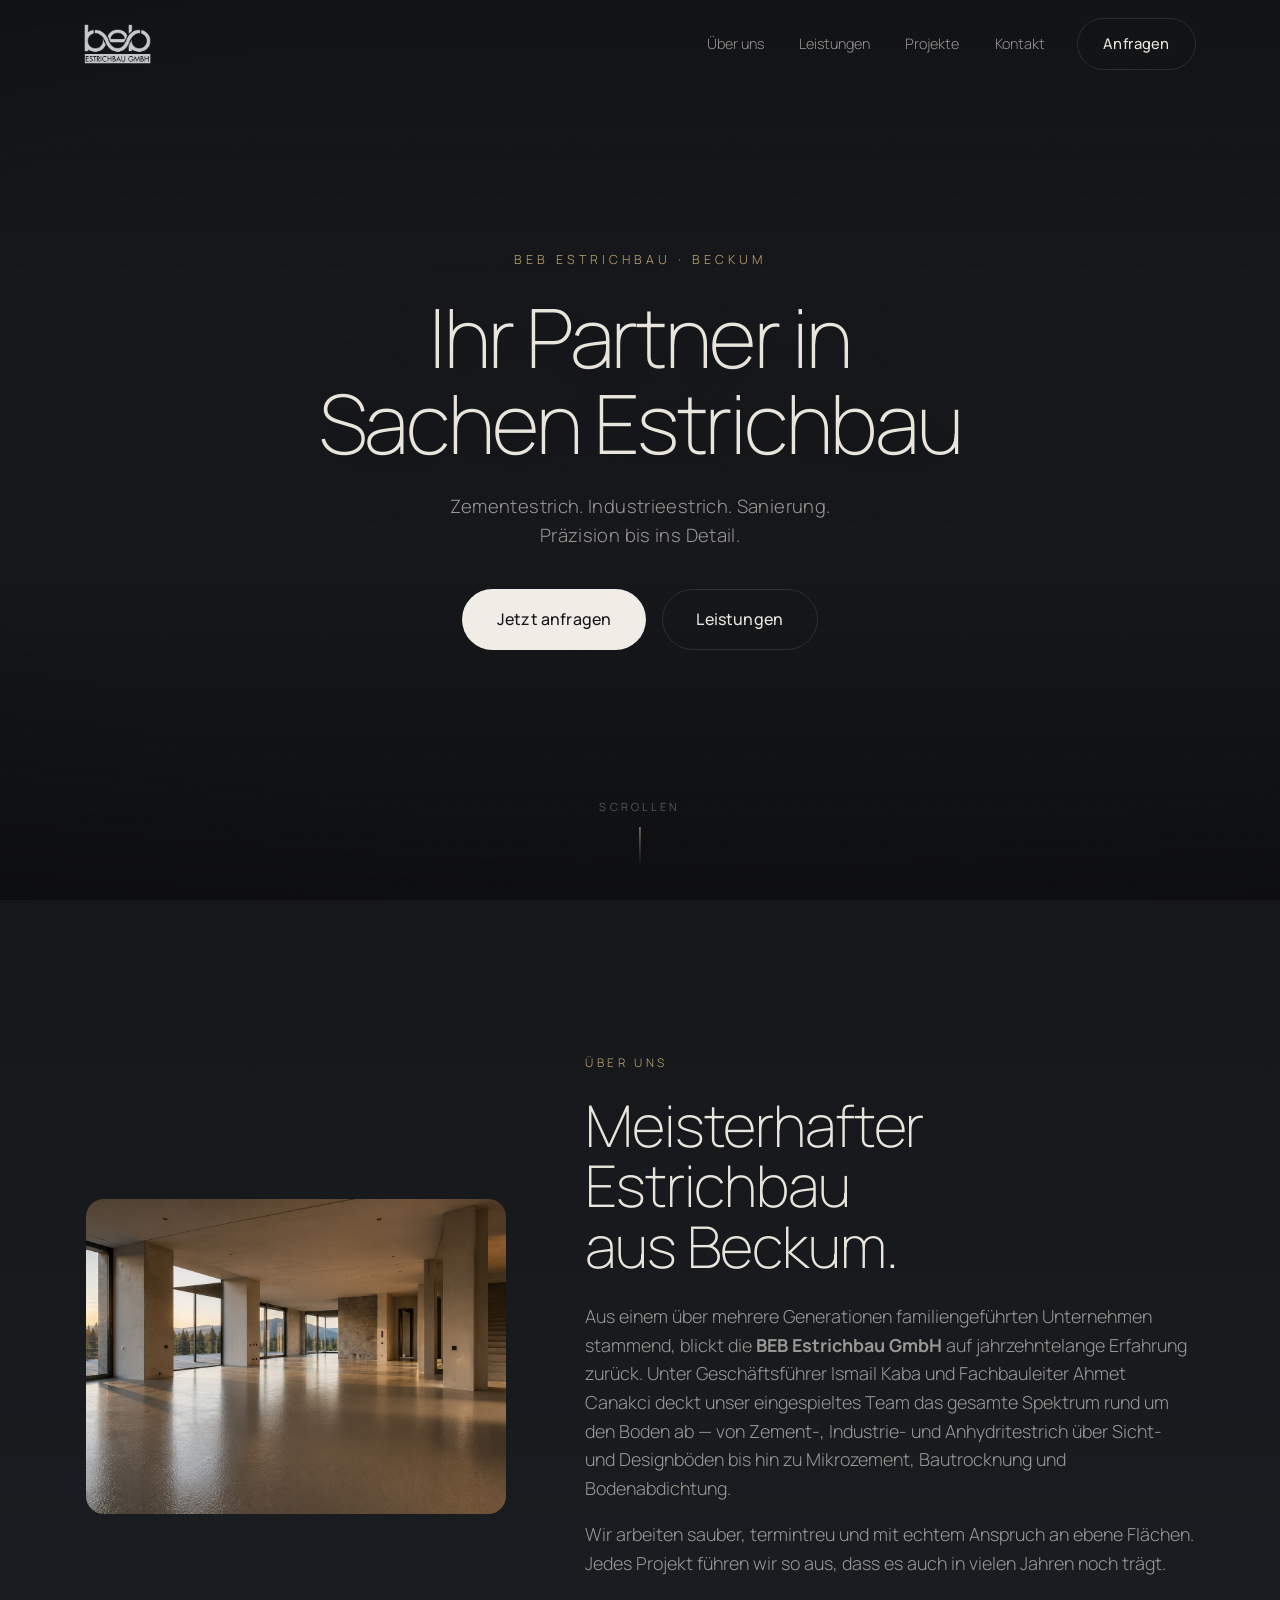
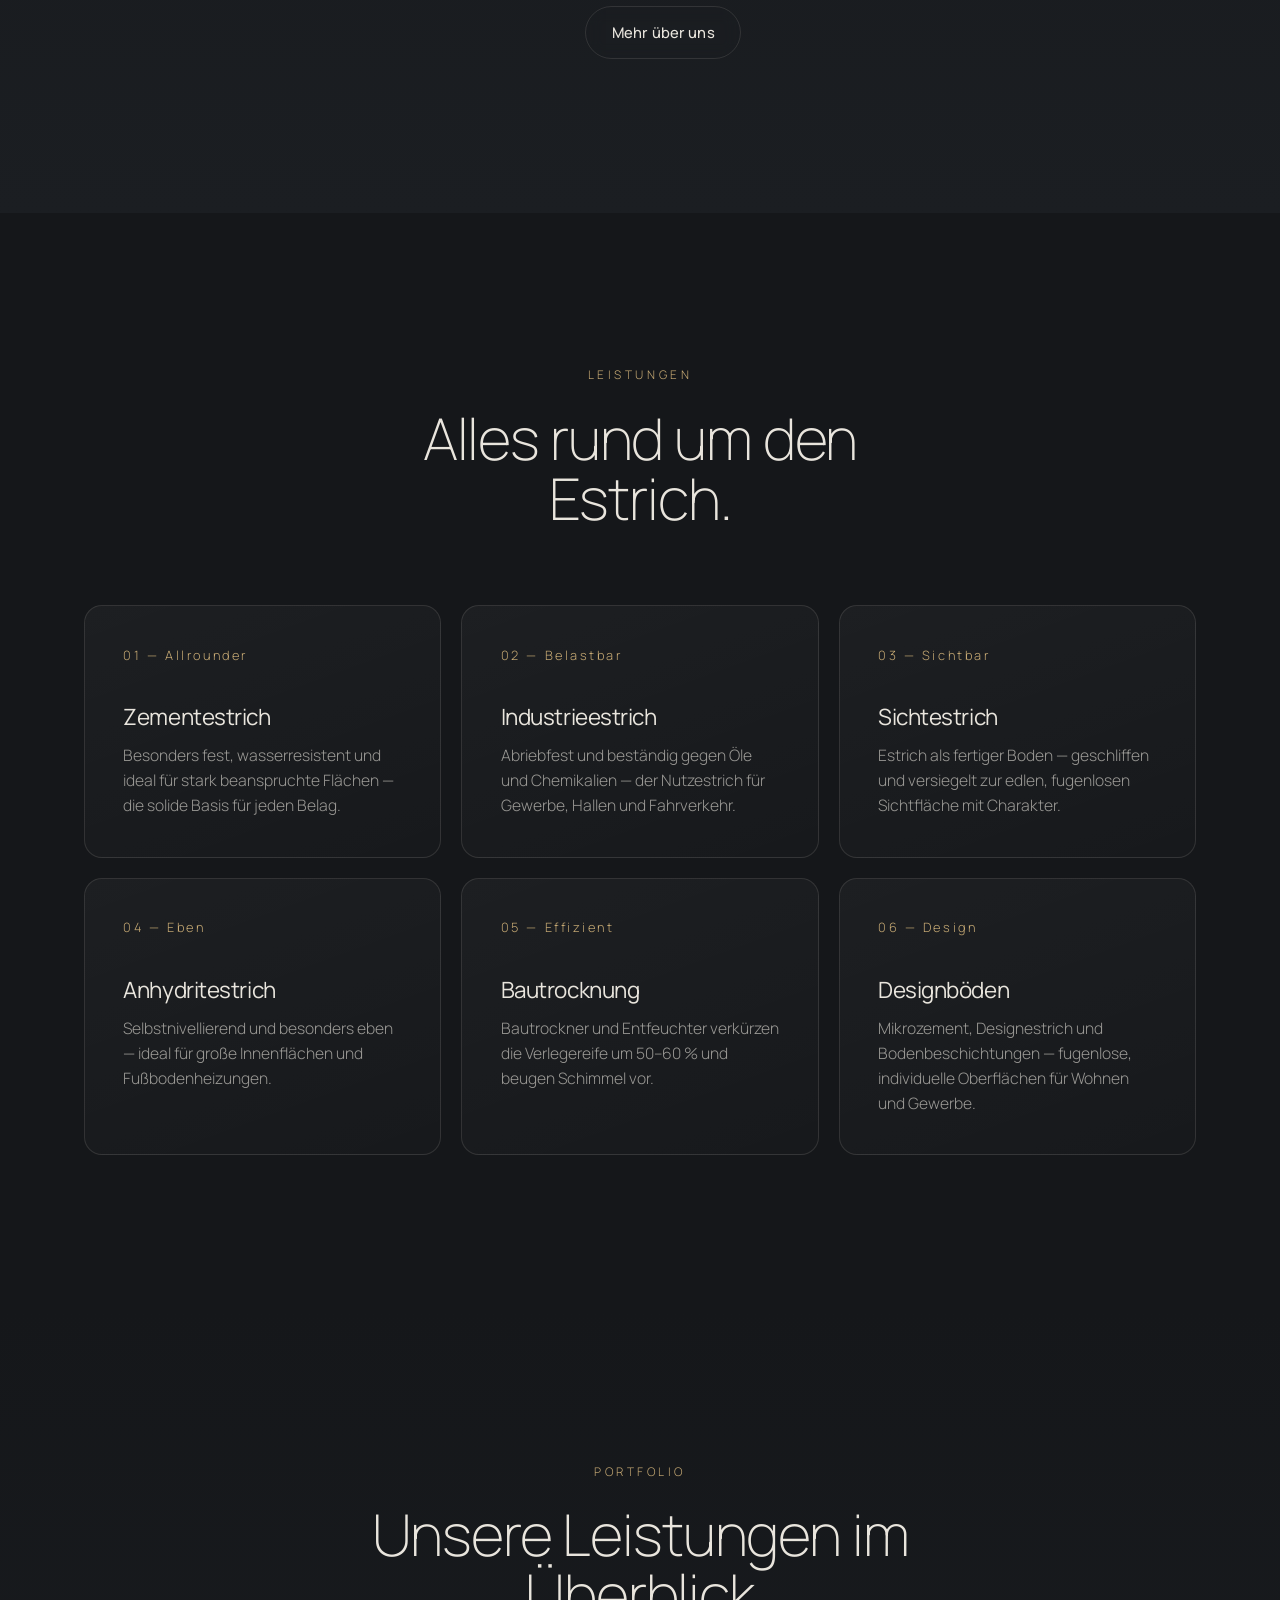
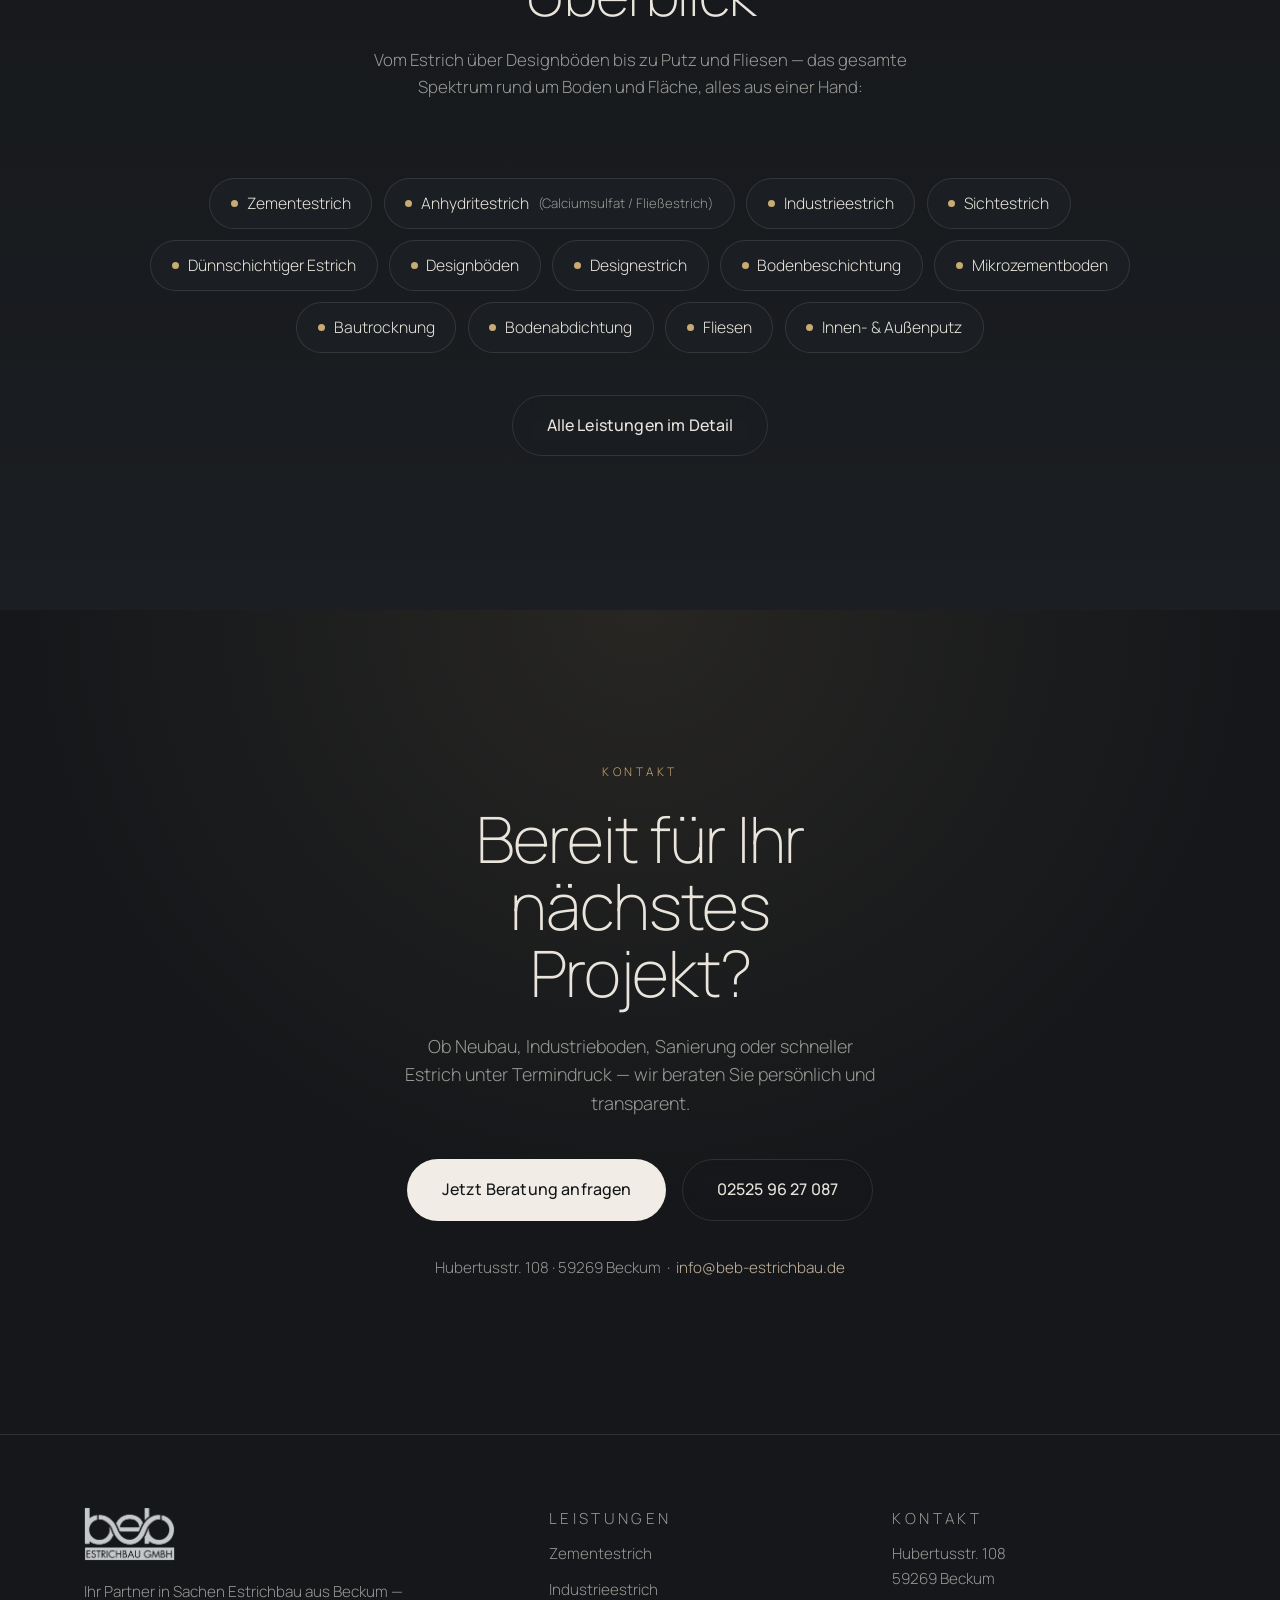
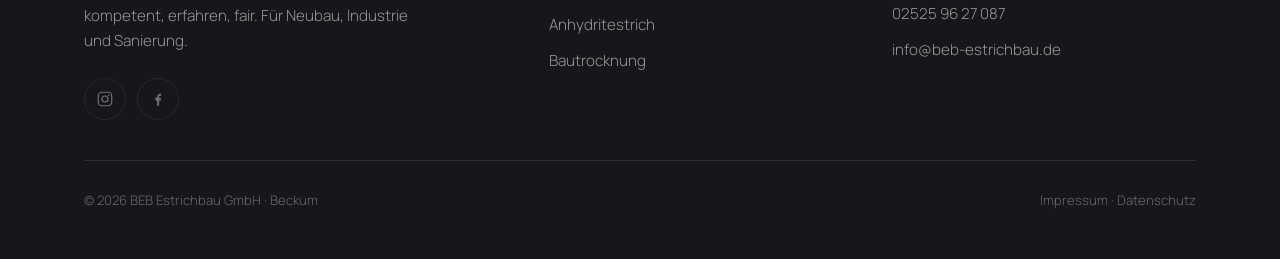
==== index.html @ 7e586721 "BEB Estrichbau Website – initialer Stand Statische Website (HTML/CSS/JS) mit Logo, Leistungen, Proje" ====
<!DOCTYPE html>
<html lang="de">
<head>
<meta charset="UTF-8" />
<meta name="viewport" content="width=device-width, initial-scale=1.0" />
<meta name="description" content="BEB Estrichbau GmbH in Beckum — Zementestrich, Anhydritestrich, Industrieestrich, Sichtestrich, Designböden, Mikrozement, Bautrocknung und mehr. Ihr Partner in Sachen Estrichbau — kompetent, erfahren, fair." />
<meta name="theme-color" content="#15171a" />
<link rel="icon" href="assets/favicon.png?v=2" type="image/png" />
<link rel="apple-touch-icon" href="assets/apple-touch-icon.png?v=2" />
<title>BEB Estrichbau GmbH · Ihr Partner in Sachen Estrichbau in Beckum</title>
<link rel="preload" as="image" href="assets/hero-1.jpg" media="(min-width:621px)" />
<link rel="preload" as="image" href="assets/intro-1.jpg?v=2" media="(max-width:620px)" />
<link rel="preconnect" href="https://fonts.googleapis.com" />
<link rel="preconnect" href="https://fonts.gstatic.com" crossorigin />
<link href="https://fonts.googleapis.com/css2?family=Manrope:wght@200;300;400;500;600;700&display=swap" rel="stylesheet" />
<link rel="stylesheet" href="assets/styles.css?v=6" />
</head>
<body>
<a class="skip-link" href="#main">Zum Inhalt springen</a>

<!-- NAV -->
<header class="nav" id="nav" data-nav>
  <div class="nav__inner">
    <a class="nav__logo" href="index.html" aria-label="BEB Estrichbau Startseite">
      <img class="brand__logo" src="assets/logo.png?v=2" alt="BEB Estrichbau GmbH" />
    </a>
    <nav class="nav__links" aria-label="Hauptnavigation">
      <a href="ueber-uns.html">Über uns</a>
      <a href="leistungen.html">Leistungen</a>
      <a href="projekte.html">Projekte</a>
      <a href="kontakt.html">Kontakt</a>
    </nav>
    <a href="kontakt.html" class="btn btn--ghost nav__cta">Anfragen</a>
    <button class="nav__burger" aria-label="Menü öffnen" aria-expanded="false" data-burger><span></span><span></span></button>
  </div>
  <div class="nav__mobile">
    <a href="ueber-uns.html">Über uns</a>
    <a href="leistungen.html">Leistungen</a>
    <a href="projekte.html">Projekte</a>
    <a href="kontakt.html">Kontakt</a>
    <a href="kontakt.html" class="btn btn--solid">Anfragen</a>
  </div>
</header>

<!-- CINEMATIC INTRO -->
<section class="intro" id="intro" data-intro aria-label="Einführung">
  <div class="intro__viewport" data-intro-viewport>
    <figure class="intro__layer" data-layer="0" style="--focus-x:50%;--focus-y:50%;">
      <picture>
        <source media="(max-width:620px)" srcset="assets/intro-1.jpg?v=2" />
        <img src="assets/hero-1.jpg" alt="Weitläufiger Neubau-Raum mit fertig verlegter, spiegelglatter Estrichfläche und Panoramafenstern" fetchpriority="high" decoding="async" />
      </picture>
    </figure>
    <figure class="intro__layer" data-layer="1" style="--focus-x:50%;--focus-y:50%;">
      <picture>
        <source media="(max-width:620px)" srcset="assets/intro-2.jpg?v=2" />
        <img src="assets/hero-2.jpg" alt="Estrichleger zieht frischen Estrich präzise mit der Abziehlatte ab" decoding="async" />
      </picture>
    </figure>
    <figure class="intro__layer" data-layer="2" style="--focus-x:50%;--focus-y:55%;">
      <picture>
        <source media="(max-width:620px)" srcset="assets/intro-3.jpg?v=2" />
        <img src="assets/hero-3.jpg" alt="Wasserwaage auf einer perfekt ebenen, fertig verlegten Estrichfläche" decoding="async" />
      </picture>
    </figure>
    <div class="intro__vignette" aria-hidden="true"></div>
    <div class="intro__dip" data-dip aria-hidden="true"></div>
    <div class="intro__grain" aria-hidden="true"></div>
    <div class="intro__copy">
      <div class="intro__scene" data-scene="0">
        <p class="intro__eyebrow">BEB Estrichbau · Beckum</p>
        <h1 class="intro__title">Ihr Partner in<br />Sachen Estrichbau</h1>
        <p class="intro__sub">Zementestrich. Industrieestrich. Sanierung.<br />Präzision bis ins Detail.</p>
        <div class="intro__cta">
          <a href="kontakt.html" class="btn btn--solid btn--lg">Jetzt anfragen</a>
          <a href="leistungen.html" class="btn btn--ghost btn--lg">Leistungen</a>
        </div>
      </div>
      <div class="intro__scene" data-scene="1"><h2 class="intro__title">Ebene Flächen.<br />Solide Basis.</h2></div>
      <div class="intro__scene" data-scene="2"><h2 class="intro__title">Sauber verlegt.<br />Termingerecht.</h2></div>
    </div>
    <div class="intro__hint" data-hint aria-hidden="true"><span>Scrollen</span><i></i></div>
  </div>
</section>

<main id="main">
  <!-- ÜBER UNS -->
  <section class="section bg-grad" id="ueber-uns">
    <div class="container split split--feature">
      <div class="split__media" data-reveal>
        <img src="assets/hero-1.jpg" alt="Fertige, weitläufige Estrichfläche der BEB Estrichbau GmbH" loading="lazy" decoding="async" />
      </div>
      <div class="split__body" data-reveal>
        <p class="section__eyebrow">Über uns</p>
        <h2 class="section__title">Meisterhafter Estrichbau<br />aus Beckum.</h2>
        <p class="section__lead">Aus einem über mehrere Generationen familiengeführten Unternehmen stammend, blickt die <strong>BEB Estrichbau GmbH</strong> auf jahrzehntelange Erfahrung zurück. Unter Geschäftsführer Ismail Kaba und Fachbauleiter Ahmet Canakci deckt unser eingespieltes Team das gesamte Spektrum rund um den Boden ab — von Zement-, Industrie- und Anhydritestrich über Sicht- und Designböden bis hin zu Mikrozement, Bautrocknung und Bodenabdichtung.</p>
        <p class="section__lead">Wir arbeiten sauber, termintreu und mit echtem Anspruch an ebene Flächen. Jedes Projekt führen wir so aus, dass es auch in vielen Jahren noch trägt.</p>
      </div>
      <div class="split__cta" data-reveal>
        <a href="ueber-uns.html" class="btn btn--ghost">Mehr über uns</a>
      </div>
    </div>
  </section>

  <!-- LEISTUNGEN-VORSCHAU -->
  <section class="section">
    <div class="container">
      <header class="section__head section__head--center" data-reveal>
        <p class="section__eyebrow">Leistungen</p>
        <h2 class="section__title">Alles rund um den Estrich.</h2>
      </header>
      <div class="cards">
        <a class="card" href="leistungen.html#zementestrich" data-reveal>
          <span class="card__num">01 — Allrounder</span>
          <h3 class="card__title">Zementestrich</h3>
          <p class="card__text">Besonders fest, wasserresistent und ideal für stark beanspruchte Flächen — die solide Basis für jeden Belag.</p>
        </a>
        <a class="card" href="leistungen.html#industrieestrich" data-reveal>
          <span class="card__num">02 — Belastbar</span>
          <h3 class="card__title">Industrieestrich</h3>
          <p class="card__text">Abriebfest und beständig gegen Öle und Chemikalien — der Nutzestrich für Gewerbe, Hallen und Fahrverkehr.</p>
        </a>
        <a class="card" href="leistungen.html#sichtestrich" data-reveal>
          <span class="card__num">03 — Sichtbar</span>
          <h3 class="card__title">Sichtestrich</h3>
          <p class="card__text">Estrich als fertiger Boden — geschliffen und versiegelt zur edlen, fugenlosen Sichtfläche mit Charakter.</p>
        </a>
        <a class="card" href="leistungen.html#anhydritestrich" data-reveal>
          <span class="card__num">04 — Eben</span>
          <h3 class="card__title">Anhydritestrich</h3>
          <p class="card__text">Selbstnivellierend und besonders eben — ideal für große Innenflächen und Fußbodenheizungen.</p>
        </a>
        <a class="card" href="leistungen.html#bautrocknung" data-reveal>
          <span class="card__num">05 — Effizient</span>
          <h3 class="card__title">Bautrocknung</h3>
          <p class="card__text">Bautrockner und Entfeuchter verkürzen die Verlegereife um 50–60 % und beugen Schimmel vor.</p>
        </a>
        <a class="card" href="leistungen.html#designboeden" data-reveal>
          <span class="card__num">06 — Design</span>
          <h3 class="card__title">Designböden</h3>
          <p class="card__text">Mikrozement, Designestrich und Bodenbeschichtungen — fugenlose, individuelle Oberflächen für Wohnen und Gewerbe.</p>
        </a>
      </div>
    </div>
  </section>

  <!-- PORTFOLIO / ALLE LEISTUNGEN -->
  <section class="section bg-grad" id="portfolio">
    <div class="container">
      <header class="section__head section__head--center" data-reveal>
        <p class="section__eyebrow">Portfolio</p>
        <h2 class="section__title">Unsere Leistungen im Überblick</h2>
        <p class="section__intro">Vom Estrich über Designböden bis zu Putz und Fliesen — das gesamte Spektrum rund um Boden und Fläche, alles aus einer Hand:</p>
      </header>
      <ul class="overview" data-reveal>
        <li>Zementestrich</li>
        <li>Anhydritestrich <span>(Calciumsulfat / Fließestrich)</span></li>
        <li>Industrieestrich</li>
        <li>Sichtestrich</li>
        <li>Dünnschichtiger Estrich</li>
        <li>Designböden</li>
        <li>Designestrich</li>
        <li>Bodenbeschichtung</li>
        <li>Mikrozementboden</li>
        <li>Bautrocknung</li>
        <li>Bodenabdichtung</li>
        <li>Fliesen</li>
        <li>Innen- &amp; Außenputz</li>
      </ul>
      <div class="overview__more" data-reveal>
        <a href="leistungen.html" class="btn btn--ghost btn--lg">Alle Leistungen im Detail</a>
      </div>
    </div>
  </section>

  <!-- KONTAKT -->
  <section class="section cta" id="kontakt">
    <div class="container cta__inner" data-reveal>
      <p class="section__eyebrow">Kontakt</p>
      <h2 class="cta__title">Bereit für Ihr<br />nächstes Projekt?</h2>
      <p class="cta__sub">Ob Neubau, Industrieboden, Sanierung oder schneller Estrich unter Termindruck — wir beraten Sie persönlich und transparent.</p>
      <div class="cta__actions">
        <a href="kontakt.html" class="btn btn--solid btn--lg">Jetzt Beratung anfragen</a>
        <a href="tel:+4925259627087" class="btn btn--ghost btn--lg">02525 96 27 087</a>
      </div>
      <p class="cta__sub" style="margin-top:2.2rem;font-size:.95rem;">
        Hubertusstr. 108 · 59269 Beckum &nbsp;·&nbsp;
        <a href="mailto:info@beb-estrichbau.de" style="color:var(--sand);">info@beb-estrichbau.de</a>
      </p>
    </div>
  </section>
</main>

<!-- FOOTER -->
<footer class="footer">
  <div class="container">
    <div class="footer__top">
      <div>
        <div class="footer__brand">
          <img class="brand__logo" src="assets/logo.png?v=2" alt="BEB Estrichbau GmbH" />
        </div>
        <p class="footer__desc">Ihr Partner in Sachen Estrichbau aus Beckum — kompetent, erfahren, fair. Für Neubau, Industrie und Sanierung.</p>
        <div class="social" aria-label="Social Media">
          <a href="#" aria-label="Instagram (folgt)" title="Instagram – folgt">
            <svg viewBox="0 0 24 24" fill="none" stroke="currentColor" stroke-width="1.6" aria-hidden="true"><rect x="3" y="3" width="18" height="18" rx="5"/><circle cx="12" cy="12" r="4"/><circle cx="17" cy="7" r="1.1" fill="currentColor" stroke="none"/></svg>
          </a>
          <a href="#" aria-label="Facebook (folgt)" title="Facebook – folgt">
            <svg viewBox="0 0 24 24" fill="currentColor" aria-hidden="true"><path d="M13.5 21v-7h2.3l.4-2.9h-2.7V9.2c0-.84.26-1.42 1.46-1.42h1.34V5.18c-.23-.03-1.03-.1-1.96-.1-1.94 0-3.27 1.18-3.27 3.36v1.66H8.5V14h2.27v7h2.73z"/></svg>
          </a>
        </div>
      </div>
      <div class="footer__col">
        <p class="footer__coltitle">Leistungen</p>
        <a href="leistungen.html#zementestrich">Zementestrich</a>
        <a href="leistungen.html#industrieestrich">Industrieestrich</a>
        <a href="leistungen.html#anhydritestrich">Anhydritestrich</a>
        <a href="leistungen.html#bautrocknung">Bautrocknung</a>
      </div>
      <div class="footer__col">
        <p class="footer__coltitle">Kontakt</p>
        <p>Hubertusstr. 108<br />59269 Beckum</p>
        <a href="tel:+4925259627087">02525 96 27 087</a>
        <a href="mailto:info@beb-estrichbau.de">info@beb-estrichbau.de</a>
      </div>
    </div>
    <div class="footer__bottom">
      <span>© <span data-year>2026</span> BEB Estrichbau GmbH · Beckum</span>
      <span><a href="kontakt.html#impressum">Impressum</a> · Datenschutz</span>
    </div>
  </div>
</footer>

<script src="assets/main.js?v=1"></script>
</body>
</html>
---- assets/styles.css ----
/* =====================================================================
   BEB Estrichbau GmbH — shared theme (alle Seiten)
   Reines HTML/CSS/JS · Manrope · Anthrazit/Zement · Sand · Champagner-Gold
   ===================================================================== */
:root{
  --ink:#15171a; --ink-2:#1b1e22; --ink-3:#23262b;
  --sand:#c2b29b; --sand-soft:#d7cbb8; --paper:#f1ede6; --champagne:#c7aa74;
  --text:#e9e5dd; --text-soft:rgba(233,229,221,.62); --text-faint:rgba(233,229,221,.40);
  --line:rgba(233,229,221,.12);
  --font:"Manrope",system-ui,-apple-system,"Segoe UI",sans-serif;
  --container:1240px; --pad:clamp(1.25rem,5vw,4rem); --radius:18px;
  --ease:cubic-bezier(.22,1,.36,1);
}
*,*::before,*::after{box-sizing:border-box;}
html{scroll-behavior:smooth;-webkit-text-size-adjust:100%;}
body{margin:0;font-family:var(--font);font-weight:300;color:var(--text);background:var(--ink);
  line-height:1.6;-webkit-font-smoothing:antialiased;text-rendering:optimizeLegibility;overflow-x:hidden;}
img{display:block;max-width:100%;}
h1,h2,h3{margin:0;font-weight:300;letter-spacing:-.02em;line-height:1.05;}
p{margin:0;} a{color:inherit;text-decoration:none;} ul,ol{margin:0;padding:0;list-style:none;}
.container{width:100%;max-width:var(--container);margin-inline:auto;padding-inline:var(--pad);}
.skip-link{position:absolute;left:-999px;top:0;z-index:200;background:var(--paper);color:var(--ink);padding:.75rem 1.25rem;border-radius:0 0 10px 0;}
.skip-link:focus{left:0;}
:focus-visible{outline:2px solid var(--champagne);outline-offset:3px;border-radius:4px;}

/* Buttons */
.btn{display:inline-flex;align-items:center;justify-content:center;gap:.5rem;font-size:.92rem;font-weight:500;
  letter-spacing:.01em;padding:.85rem 1.6rem;border-radius:999px;border:1px solid transparent;cursor:pointer;
  transition:transform .4s var(--ease),background .4s var(--ease),color .4s var(--ease),border-color .4s var(--ease);white-space:nowrap;}
.btn--solid{background:var(--paper);color:var(--ink);}
.btn--solid:hover{transform:translateY(-2px);background:#fff;}
.btn--ghost{background:transparent;color:var(--text);border-color:var(--line);backdrop-filter:blur(8px);}
.btn--ghost:hover{border-color:var(--sand);color:var(--paper);transform:translateY(-2px);}
.btn--lg{padding:1.05rem 2.1rem;font-size:1rem;}

/* Echtes BEB-Logo (Bild, in Website-Gold umgefärbt) */
.brand__logo{display:block;height:40px;width:auto;}
.footer__brand .brand__logo{height:54px;}

/* Nav */
.nav{position:fixed;inset:0 0 auto 0;z-index:100;border-bottom:1px solid transparent;will-change:transform;
  transition:background .5s var(--ease),backdrop-filter .5s var(--ease),border-color .5s var(--ease),transform .45s var(--ease);}
.nav.is-hidden{transform:translateY(-100%);}
.nav.is-open.is-hidden{transform:none;}
.nav.is-scrolled,.nav.is-solid{background:rgba(21,23,26,.72);backdrop-filter:blur(18px) saturate(140%);
  -webkit-backdrop-filter:blur(18px) saturate(140%);border-bottom-color:var(--line);}
.nav__inner{max-width:var(--container);margin-inline:auto;padding:1.1rem var(--pad);display:flex;align-items:center;justify-content:space-between;gap:1.5rem;}
.nav__logo{display:flex;align-items:center;}
.nav__links{display:flex;gap:2.2rem;margin-left:auto;}
.nav__links a{position:relative;font-size:.9rem;color:var(--text-soft);transition:color .3s var(--ease);}
.nav__links a::after{content:"";position:absolute;left:0;bottom:-6px;width:100%;height:1px;background:var(--sand);transform:scaleX(0);transform-origin:left;transition:transform .4s var(--ease);}
.nav__links a:hover,.nav__links a[aria-current="page"]{color:var(--paper);}
.nav__links a[aria-current="page"]::after,.nav__links a:hover::after{transform:scaleX(1);}
.nav__cta{margin-left:.5rem;}
.nav__burger{display:none;flex-direction:column;gap:6px;width:42px;height:42px;align-items:center;justify-content:center;background:transparent;border:1px solid var(--line);border-radius:12px;cursor:pointer;}
.nav__burger span{width:18px;height:1.5px;background:var(--text);transition:transform .4s var(--ease),opacity .3s var(--ease);}
.nav.is-open .nav__burger span:nth-child(1){transform:translateY(3.75px) rotate(45deg);}
.nav.is-open .nav__burger span:nth-child(2){transform:translateY(-3.75px) rotate(-45deg);}
.nav__mobile{display:none;flex-direction:column;gap:.4rem;padding:.5rem var(--pad) 1.75rem;background:rgba(21,23,26,.97);backdrop-filter:blur(18px);border-bottom:1px solid var(--line);}
.nav.is-open .nav__mobile{display:flex;}
.nav__mobile a{padding:.85rem 0;font-size:1.1rem;color:var(--text-soft);border-bottom:1px solid var(--line);}
.nav__mobile .btn{margin-top:1rem;}

/* ===== Cinematic intro (Startseite) ===== */
.intro{position:relative;}
.intro__viewport{position:relative;height:100vh;height:100svh;width:100%;overflow:hidden;background:var(--ink);}
.intro__layer{position:absolute;inset:0;margin:0;will-change:opacity;transform:translateZ(0);backface-visibility:hidden;
  background:radial-gradient(120% 90% at 40% 35%,rgba(54,50,44,.9),var(--ink) 70%);}
.intro__layer picture{display:block;width:100%;height:100%;}
.intro__layer img{width:100%;height:100%;object-fit:cover;object-position:var(--focus-x,50%) var(--focus-y,50%);filter:brightness(1.02) contrast(1.04) saturate(1.02);}
.intro__layer[data-layer="0"]{z-index:3;}
.intro__layer[data-layer="1"]{z-index:2;}
.intro__layer[data-layer="2"]{z-index:1;}
/* Auto-Crossfade — alle Viewports, kein Scroll-Jack, ~15s gesamt */
.intro__layer{opacity:0;animation:introCycle 15s linear infinite;}
.intro__layer[data-layer="1"]{animation-delay:5s;}
.intro__layer[data-layer="2"]{animation-delay:10s;}
@keyframes introCycle{0%{opacity:0}6%{opacity:1}30%{opacity:1}36%{opacity:0}100%{opacity:0}}
.no-motion .intro__layer{animation:none;}
.no-motion .intro__layer[data-layer="0"]{opacity:1;}
.intro--paused .intro__layer{animation-play-state:paused;}
.intro__vignette{position:absolute;inset:0;z-index:5;pointer-events:none;
  background:radial-gradient(130% 100% at 60% 45%,transparent 50%,rgba(8,8,9,.42) 100%),
  linear-gradient(180deg,rgba(10,10,11,.32) 0%,transparent 30%,transparent 62%,rgba(8,8,9,.58) 100%);}
.intro__dip{position:absolute;inset:0;z-index:6;pointer-events:none;opacity:0;background:radial-gradient(130% 110% at 50% 45%,rgba(18,18,20,.2),rgba(6,6,7,.95));}
.intro__grain{position:absolute;inset:0;z-index:7;pointer-events:none;opacity:.05;mix-blend-mode:overlay;
  background-image:url("data:image/svg+xml,%3Csvg xmlns='http://www.w3.org/2000/svg' width='160' height='160'%3E%3Cfilter id='n'%3E%3CfeTurbulence type='fractalNoise' baseFrequency='0.9' numOctaves='2'/%3E%3C/filter%3E%3Crect width='100%25' height='100%25' filter='url(%23n)'/%3E%3C/svg%3E");}
.intro__copy{position:absolute;inset:0;z-index:8;display:grid;place-items:center stretch;padding:var(--pad);pointer-events:none;}
.intro__scene{grid-area:1/1;text-align:center;width:100%;max-width:1000px;margin-inline:auto;will-change:transform,opacity;}
.intro__scene[data-scene="1"],.intro__scene[data-scene="2"]{opacity:0;}
.intro__eyebrow{font-size:.78rem;letter-spacing:.32em;text-transform:uppercase;color:var(--champagne);margin-bottom:1.5rem;}
.intro__title{font-size:clamp(2.4rem,6.4vw,5.4rem);font-weight:200;letter-spacing:-.03em;text-shadow:0 8px 60px rgba(0,0,0,.5);}
.intro__sub{margin-top:1.6rem;font-size:clamp(.95rem,1.6vw,1.15rem);color:var(--text-soft);letter-spacing:.02em;}
.intro__cta{margin-top:2.4rem;display:flex;gap:1rem;justify-content:center;flex-wrap:wrap;pointer-events:auto;}
.intro__hint{position:absolute;left:50%;bottom:2.2rem;transform:translateX(-50%);z-index:8;display:flex;flex-direction:column;align-items:center;gap:.7rem;font-size:.7rem;letter-spacing:.28em;text-transform:uppercase;color:var(--text-faint);}
.intro__hint i{width:1px;height:38px;background:linear-gradient(var(--sand),transparent);animation:hintPulse 2.4s var(--ease) infinite;}
@keyframes hintPulse{0%,100%{transform:scaleY(.4);opacity:.4;transform-origin:top;}50%{transform:scaleY(1);opacity:1;transform-origin:top;}}

/* ===== Page hero (Unterseiten) ===== */
.page-hero{position:relative;min-height:62vh;display:flex;align-items:flex-end;overflow:hidden;}
.page-hero__img{position:absolute;inset:0;}
.page-hero__img img{width:100%;height:100%;object-fit:cover;filter:brightness(1.05) contrast(1.04) saturate(1.02);}
.page-hero__veil{position:absolute;inset:0;background:linear-gradient(180deg,rgba(10,10,11,.55) 0%,rgba(10,10,11,.2) 35%,rgba(8,8,9,.88) 100%);}
.page-hero__inner{position:relative;z-index:2;width:100%;max-width:var(--container);margin-inline:auto;padding:0 var(--pad) clamp(3rem,6vw,5rem);}
.page-hero__eyebrow{font-size:.74rem;letter-spacing:.3em;text-transform:uppercase;color:var(--champagne);margin-bottom:1.1rem;}
.page-hero__title{font-size:clamp(2.4rem,6vw,5rem);font-weight:200;}
.page-hero__lead{margin-top:1.3rem;max-width:58ch;color:var(--text-soft);font-size:clamp(1rem,1.5vw,1.2rem);}
.crumbs{font-size:.8rem;letter-spacing:.04em;color:var(--text-faint);margin-bottom:1.4rem;}
.crumbs a:hover{color:var(--sand);}

/* ===== Sections / shared ===== */
.section{padding:clamp(5rem,12vw,10rem) 0;position:relative;}
.section--tight{padding:clamp(3.5rem,8vw,6rem) 0;}
.section__eyebrow{font-size:.74rem;letter-spacing:.3em;text-transform:uppercase;color:var(--champagne);margin-bottom:1.4rem;}
.section__title{font-size:clamp(2rem,4.6vw,3.6rem);font-weight:200;}
.section__lead{margin-top:1.6rem;max-width:56ch;color:var(--text-soft);font-size:clamp(1rem,1.4vw,1.18rem);}
.section__lead + .section__lead{margin-top:1.1rem;}
.section__head{max-width:60ch;margin-bottom:clamp(3rem,6vw,5rem);}
.section__head--center{margin-inline:auto;text-align:center;}
.section__head--center .section__title{margin-inline:auto;}

/* Placeholder-Bild (gleicher Rahmen wie echte Fotos – später ersetzen) */
.ph{position:absolute;inset:0;display:grid;place-items:center;text-align:center;padding:1.5rem;
  background:repeating-linear-gradient(135deg,rgba(255,255,255,.014) 0 16px,transparent 16px 32px),linear-gradient(155deg,var(--ink-3),var(--ink-2));
  color:var(--text-soft);}
.ph span{font-size:.9rem;max-width:82%;line-height:1.45;}
.ph::before{content:"FOTO FOLGT";position:absolute;top:.9rem;left:1.1rem;font-size:.58rem;letter-spacing:.22em;color:var(--champagne);opacity:.85;}
/* Beispielbild-Label (temporäre Platzhalter-Fotos – später durch echte ersetzen) */
.is-example::before{content:"BEISPIEL";position:absolute;top:.9rem;left:1.1rem;z-index:3;font-size:.56rem;font-weight:600;letter-spacing:.22em;color:var(--ink);background:var(--champagne);padding:.3rem .55rem;border-radius:6px;}

/* Service rows (leistungen) */
.svc{display:grid;grid-template-columns:1fr 1fr;gap:clamp(2rem,5vw,5rem);align-items:center;padding:clamp(3rem,7vw,6rem) 0;border-top:1px solid var(--line);}
.svc:nth-child(even) .svc__media{order:2;}
.svc__media{position:relative;border-radius:var(--radius);overflow:hidden;aspect-ratio:3/2;}
.svc__media img{width:100%;height:100%;object-fit:cover;transition:transform 1.2s var(--ease);}
.svc:hover .svc__media img{transform:scale(1.05);}
.svc__media::after{content:"";position:absolute;inset:0;background:linear-gradient(180deg,transparent 55%,rgba(8,8,9,.5));pointer-events:none;}
.svc__num{font-size:.8rem;letter-spacing:.2em;color:var(--champagne);margin-bottom:1.2rem;}
.svc__title{font-size:clamp(1.7rem,3.2vw,2.6rem);font-weight:300;margin-bottom:1.2rem;}
.svc__text{color:var(--text-soft);font-size:1.02rem;}
.svc__list{margin-top:1.6rem;display:grid;gap:.6rem;}
.svc__list li{position:relative;padding-left:1.4rem;color:var(--text-soft);}
.svc__list li::before{content:"";position:absolute;left:0;top:.7em;width:7px;height:7px;border-radius:50%;background:var(--champagne);}

/* Leistungen im Überblick (Broschüren-Liste) */
.section__intro{max-width:46rem;margin:1.4rem auto 0;color:var(--text-soft);font-size:1.05rem;}
.overview{list-style:none;margin:2.8rem auto 0;padding:0;max-width:1000px;display:flex;flex-wrap:wrap;justify-content:center;gap:.7rem;}
.overview li{display:inline-flex;align-items:center;gap:.55rem;background:var(--ink-2);border:1px solid var(--line);border-radius:999px;padding:.75rem 1.3rem;font-size:.98rem;color:var(--text);}
.overview li::before{content:"";width:7px;height:7px;border-radius:50%;background:var(--champagne);flex:none;}
.overview li span{color:var(--text-soft);font-size:.82rem;}
.overview__more{text-align:center;margin-top:2.6rem;}

/* Cards grid (Leistungs-Teaser auf der Startseite) */
.cards{display:grid;grid-template-columns:repeat(3,1fr);gap:1.25rem;}
.card{position:relative;padding:clamp(1.75rem,3vw,2.6rem);background:linear-gradient(160deg,rgba(255,255,255,.035),rgba(255,255,255,.01));border:1px solid var(--line);border-radius:var(--radius);overflow:hidden;transition:transform .5s var(--ease),background .5s var(--ease);}
.card::before{content:"";position:absolute;inset:0;border-radius:inherit;padding:1px;background:linear-gradient(160deg,rgba(199,170,116,.5),transparent 40%);-webkit-mask:linear-gradient(#000 0 0) content-box,linear-gradient(#000 0 0);-webkit-mask-composite:xor;mask-composite:exclude;opacity:0;transition:opacity .5s var(--ease);}
.card:hover{transform:translateY(-6px);background:linear-gradient(160deg,rgba(255,255,255,.06),rgba(255,255,255,.02));}
.card:hover::before{opacity:1;}
.card__num{display:block;font-size:.8rem;letter-spacing:.2em;color:var(--champagne);margin-bottom:2.5rem;}
.card__title{font-size:1.4rem;font-weight:400;margin-bottom:.9rem;}
.card__text{color:var(--text-soft);font-size:.98rem;}

/* Split (about / image+text) */
.split{display:grid;grid-template-columns:1.05fr .95fr;column-gap:clamp(2.5rem,6vw,6rem);align-items:center;
  grid-template-areas:"media body" "media cta";}
.split--reverse{grid-template-columns:.95fr 1.05fr;grid-template-areas:"body media" "cta media";}
.split__media{grid-area:media;position:relative;border-radius:var(--radius);overflow:hidden;aspect-ratio:4/3;}
.split__media img{width:100%;height:100%;object-fit:cover;}
.split__media--portrait{aspect-ratio:4/5;}
.split__body{grid-area:body;}
.split__cta{grid-area:cta;margin-top:1.8rem;}
.split--feature{grid-template-columns:.82fr 1.18fr;}
.split--feature .split__media{max-width:420px;width:100%;margin-inline:auto;}

/* Werte */
.values{display:grid;grid-template-columns:1fr 1fr;gap:2.4rem 2.6rem;}
.values li{border-top:1px solid var(--line);padding-top:1.3rem;}
.values span{display:block;font-size:1.18rem;font-weight:400;margin-bottom:.6rem;color:var(--paper);}
.values p{color:var(--text-soft);font-size:.95rem;}

/* Prozess */
.process__list{display:grid;grid-template-columns:repeat(4,1fr);gap:1.25rem;}
.process__step{position:relative;padding:2.4rem 1.6rem;border-top:1px solid var(--line);}
.process__step h3{font-size:1.35rem;font-weight:400;margin:1.4rem 0 .7rem;}
.process__step p{color:var(--text-soft);font-size:.95rem;}
.process__num{font-size:.85rem;letter-spacing:.2em;color:var(--champagne);}

/* Kennzahlen */
.stats{display:grid;grid-template-columns:repeat(4,1fr);gap:1.25rem;margin-top:clamp(2.5rem,5vw,4rem);}
.stat{border-top:1px solid var(--line);padding-top:1.3rem;}
.stat b{display:block;font-size:clamp(2rem,4vw,2.8rem);font-weight:200;color:var(--paper);line-height:1;}
.stat span{display:block;margin-top:.6rem;font-size:.85rem;letter-spacing:.04em;color:var(--text-soft);}

/* Projekt-Galerie */
.gallery{display:grid;grid-template-columns:repeat(3,1fr);gap:1.1rem;}
.gallery__item{position:relative;border-radius:var(--radius);overflow:hidden;aspect-ratio:4/3;display:block;}
.gallery__item img{width:100%;height:100%;object-fit:cover;transition:transform 1.1s var(--ease);}
.gallery__item:hover img{transform:scale(1.06);}
.gallery__cap{position:absolute;inset:auto 0 0 0;padding:1.4rem;background:linear-gradient(180deg,transparent,rgba(8,8,9,.85));font-size:1rem;color:var(--paper);z-index:2;}
.gallery__tag{display:block;font-size:.7rem;letter-spacing:.2em;text-transform:uppercase;color:var(--champagne);margin-bottom:.35rem;}

/* Kontakt */
.contact-grid{display:grid;grid-template-columns:.85fr 1.15fr;gap:clamp(2.5rem,6vw,5rem);align-items:start;}
.info{display:grid;gap:1.6rem;}
.info__row{border-top:1px solid var(--line);padding-top:1.2rem;}
.info__label{font-size:.72rem;letter-spacing:.22em;text-transform:uppercase;color:var(--text-faint);margin-bottom:.5rem;}
.info__value{font-size:1.15rem;color:var(--paper);}
.info__value a:hover{color:var(--sand);}
.info__sub{color:var(--text-soft);font-size:.92rem;margin-top:.2rem;}
.form{display:grid;gap:1.1rem;}
.form__row{display:grid;gap:1.1rem;grid-template-columns:1fr 1fr;}
.field{display:grid;gap:.5rem;}
.field label{font-size:.8rem;letter-spacing:.04em;color:var(--text-soft);}
.field input,.field textarea,.field select{width:100%;background:rgba(255,255,255,.03);border:1px solid var(--line);border-radius:12px;
  padding:.9rem 1rem;color:var(--text);font-family:inherit;font-size:.98rem;transition:border-color .3s var(--ease),background .3s var(--ease);}
.field input:focus,.field textarea:focus,.field select:focus{outline:none;border-color:var(--sand);background:rgba(255,255,255,.05);}
.field textarea{min-height:140px;resize:vertical;}
.form__note{font-size:.82rem;color:var(--text-faint);}
.map{margin-top:clamp(3rem,6vw,5rem);border-radius:var(--radius);overflow:hidden;aspect-ratio:16/7;position:relative;border:1px solid var(--line);}
.map img,.map iframe{width:100%;height:100%;object-fit:cover;border:0;display:block;filter:grayscale(.15) contrast(1.03);}

/* Impressum-Block */
.legal{margin-top:clamp(3rem,6vw,4.5rem);border-top:1px solid var(--line);padding-top:clamp(2rem,4vw,3rem);}
.legal p{color:var(--text-soft);font-size:.95rem;}
.legal p + p{margin-top:1rem;}
.legal strong{color:var(--paper);font-weight:600;}

/* CTA band */
.cta{background:radial-gradient(80% 120% at 50% 0%,rgba(199,170,116,.10),transparent 60%),var(--ink);text-align:center;}
.cta__inner{max-width:60ch;margin-inline:auto;}
.cta__title{font-size:clamp(2.2rem,5vw,4.2rem);font-weight:200;margin-top:.5rem;}
.cta__sub{margin:1.6rem auto 0;max-width:48ch;color:var(--text-soft);font-size:clamp(1rem,1.4vw,1.15rem);}
.cta__actions{margin-top:2.6rem;display:flex;gap:1rem;justify-content:center;flex-wrap:wrap;}

/* Backgrounds */
.bg-2{background:var(--ink-2);}
.bg-grad{background:linear-gradient(180deg,var(--ink) 0%,var(--ink-2) 100%);}
.bg-grad-rev{background:linear-gradient(180deg,var(--ink-2) 0%,var(--ink) 100%);}

/* Footer */
.footer{background:var(--ink);border-top:1px solid var(--line);padding:clamp(3rem,6vw,4.5rem) 0 3rem;}
.footer__top{display:grid;grid-template-columns:1.4fr 1fr 1fr;gap:2.5rem;padding-bottom:2.5rem;border-bottom:1px solid var(--line);}
.footer__brand{margin-bottom:1.2rem;}
.footer__desc{color:var(--text-soft);font-size:.95rem;max-width:36ch;}
.footer__coltitle{font-size:.72rem;letter-spacing:.22em;text-transform:uppercase;color:var(--text-faint);margin-bottom:1.1rem;}
.social{display:flex;gap:.7rem;margin-top:1.6rem;}
.social a{display:grid;place-items:center;width:42px;height:42px;border:1px solid var(--line);border-radius:50%;color:var(--text-soft);transition:transform .35s var(--ease),border-color .35s var(--ease),color .35s var(--ease),background .35s var(--ease);}
.social a:hover{border-color:var(--sand);color:var(--ink);background:var(--sand);transform:translateY(-2px);}
.social svg{width:18px;height:18px;display:block;}
.social a[href="#"]{opacity:.7;}
.social a[href="#"]:hover{opacity:1;}
.footer__col a,.footer__col p{display:block;color:var(--text-soft);font-size:.95rem;margin-bottom:.7rem;transition:color .3s;}
.footer__col a:hover{color:var(--paper);}
.footer__bottom{display:flex;justify-content:space-between;gap:1rem;flex-wrap:wrap;padding-top:1.8rem;color:var(--text-faint);font-size:.82rem;}

/* Reveal */
[data-reveal]{opacity:0;transform:translateY(28px);transition:opacity .9s var(--ease),transform .9s var(--ease);}
[data-reveal].is-in{opacity:1;transform:none;}
.no-motion [data-reveal]{opacity:1;transform:none;}

/* Responsive */
@media (max-width:980px){
  .nav__links,.nav__cta{display:none;}
  .nav__burger{display:flex;}
  /* Kein backdrop-blur auf Touch-Geräten — sonst Scroll-Ruckler */
  .nav.is-scrolled,.nav.is-solid{backdrop-filter:none;-webkit-backdrop-filter:none;background:rgba(21,23,26,.96);}
  .btn--ghost{backdrop-filter:none;}
  .cards{grid-template-columns:1fr 1fr;}
  .contact-grid{grid-template-columns:1fr;}
  .process__list{grid-template-columns:1fr 1fr;}
  .stats{grid-template-columns:1fr 1fr;}
  .gallery{grid-template-columns:1fr 1fr;}
  .footer__top{grid-template-columns:1fr 1fr;}
  /* Mobile-Reihenfolge: TEXT -> BILD -> BUTTON (alle Bild+Text-Blöcke) */
  .split{display:flex;flex-direction:column;gap:1.6rem;grid-template-areas:none;}
  .split__body{order:1;}
  .split__media{order:2;}
  .split__cta{order:3;margin-top:0;}
  .svc{display:flex;flex-direction:column;gap:1.6rem;}
  .svc__media{order:2;}
  /* Hochformat-Rahmen auf Mobile, damit Fotos nicht hart beschnitten werden */
  .svc__media{aspect-ratio:4/5;}
  .split__media{aspect-ratio:4/5;}
  .gallery__item{aspect-ratio:4/5;}
}
@media (max-width:620px){
  .cards,.values,.process__list,.stats,.gallery,.form__row,.footer__top{grid-template-columns:1fr;}
  .footer__bottom{flex-direction:column;}
  .intro__hint{display:none;}
}
@media (prefers-reduced-motion:reduce){
  html{scroll-behavior:auto;}
  .intro__layer{animation:none!important;}
  .intro__layer[data-layer="0"]{opacity:1!important;}
  .intro__layer[data-layer="1"],.intro__layer[data-layer="2"]{opacity:0!important;}
  .intro__scene[data-scene="0"]{opacity:1!important;}
  .intro__hint i{animation:none;}
  [data-reveal]{opacity:1!important;transform:none!important;}
}
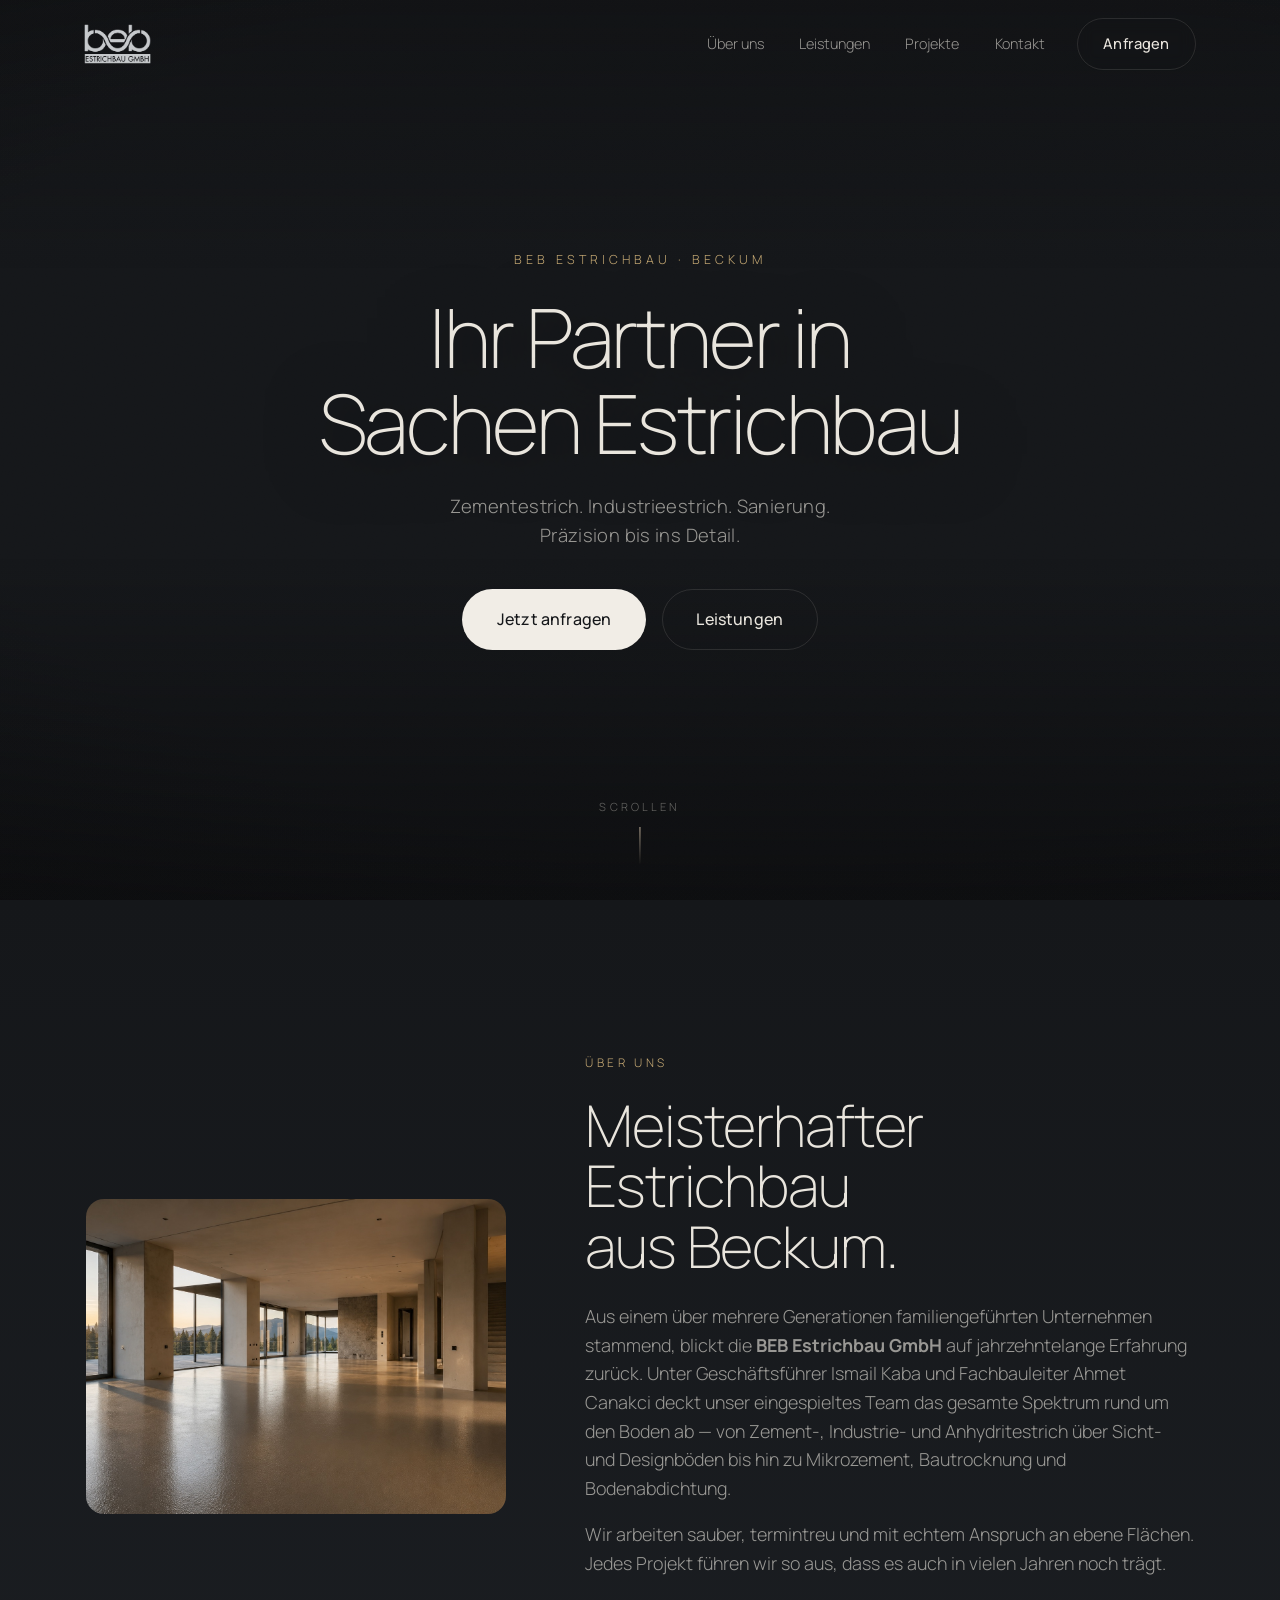
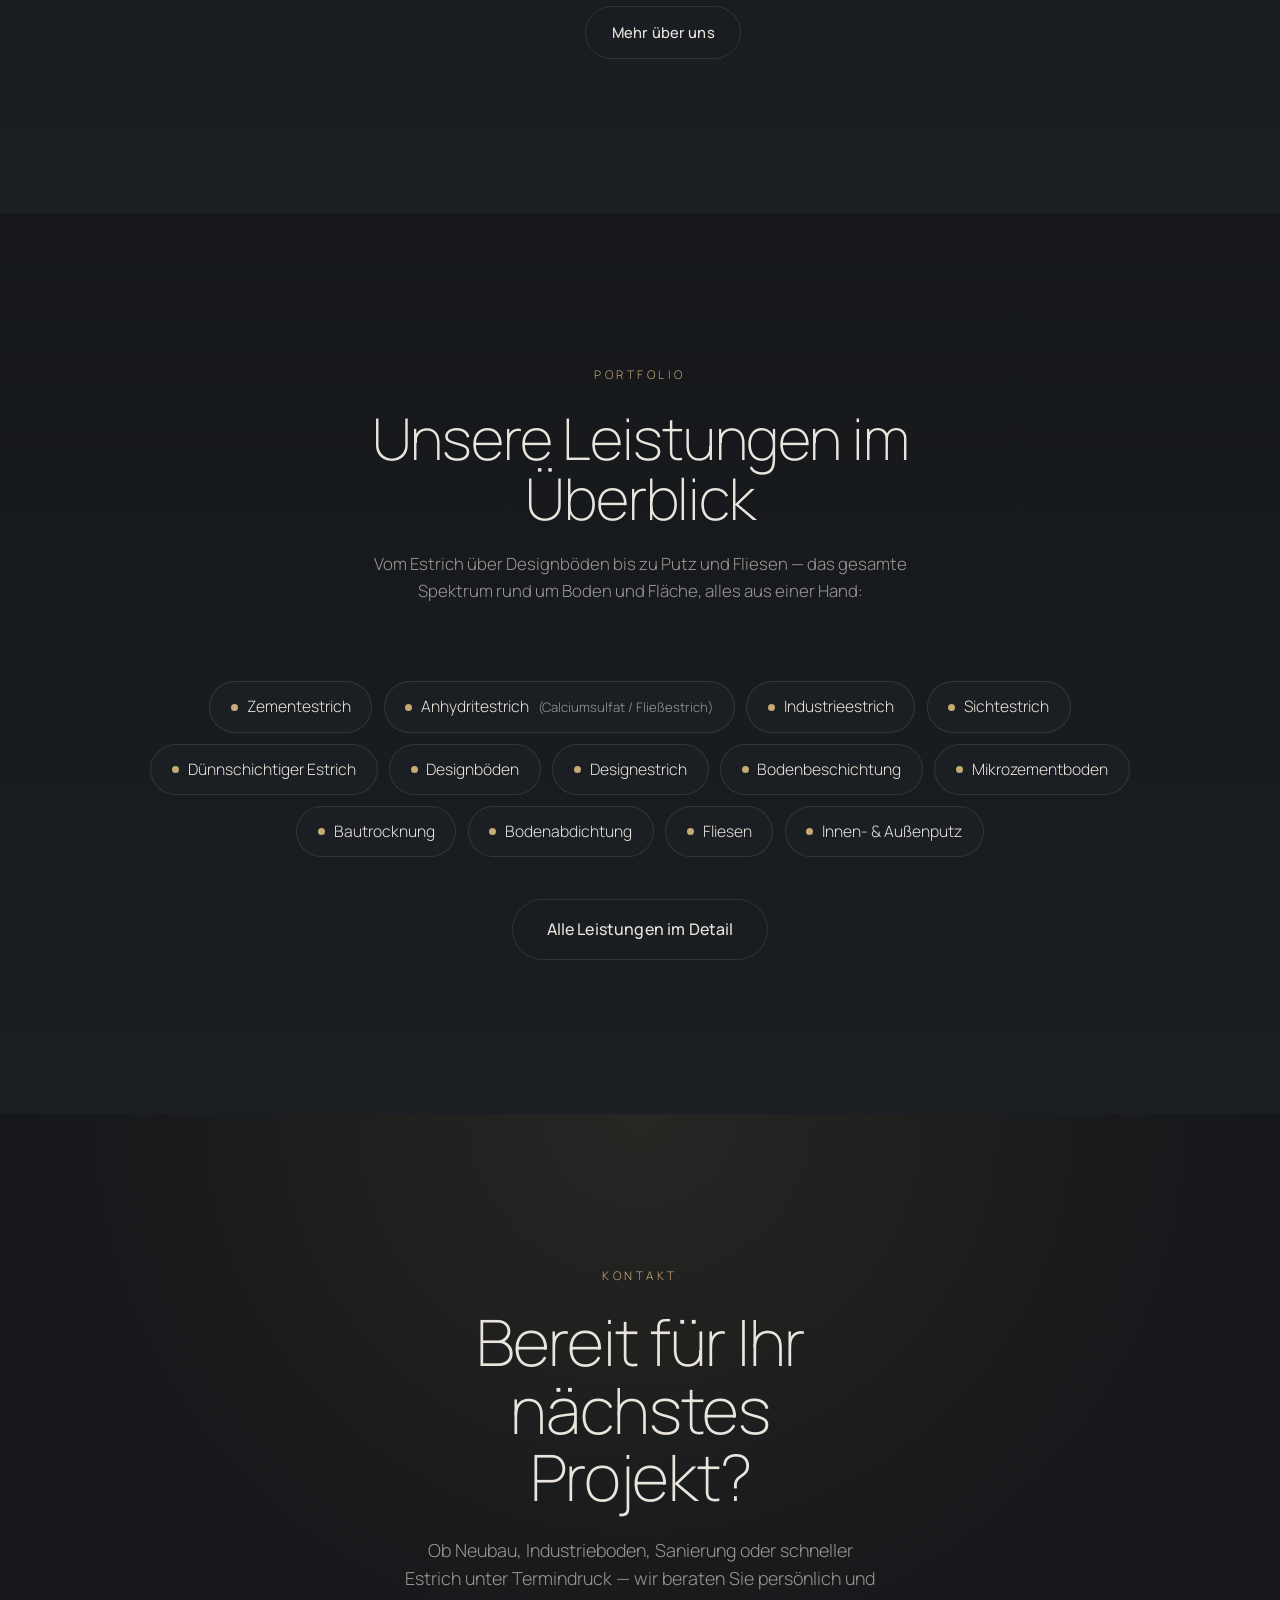
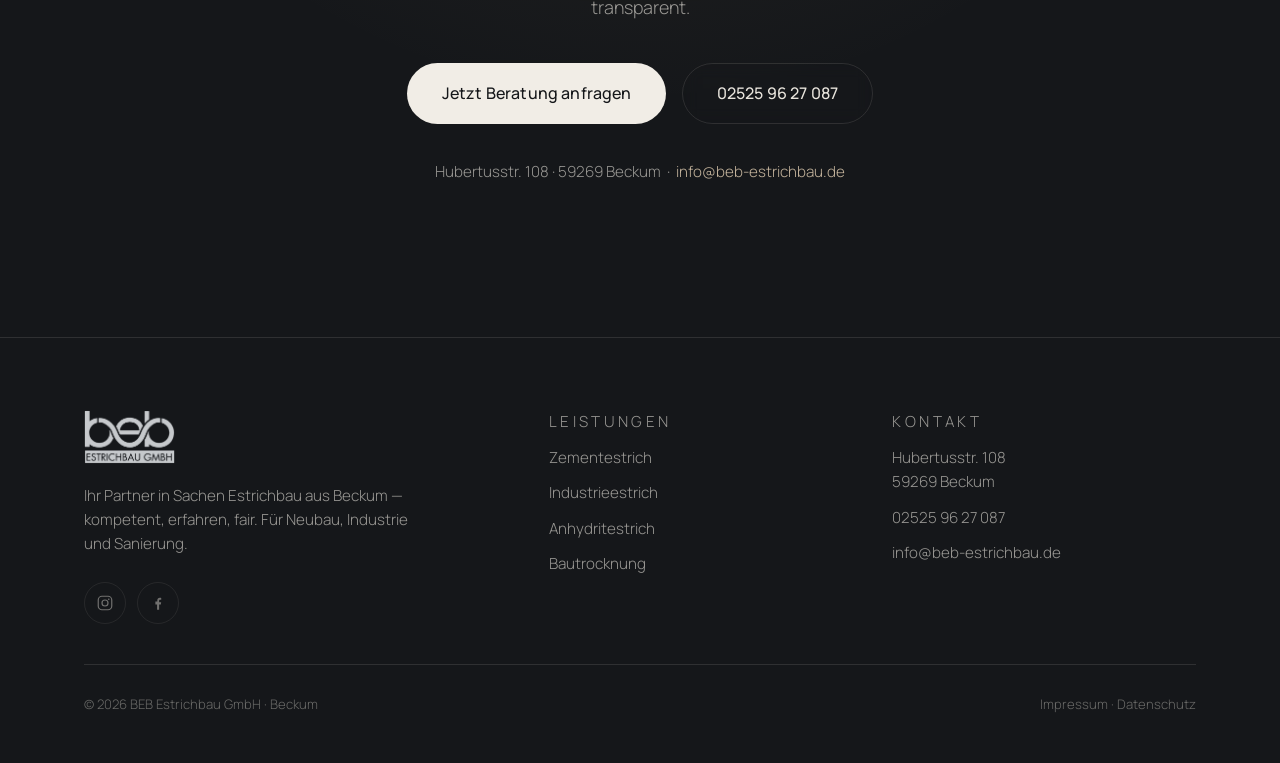
==== commit 9edb71e6: "Startseite: Leistungs-Karten entfernt, nur Portfolio bleibt (aufgeräumter) Co-Authored-By: Claude Op" ====
--- a/index.html
+++ b/index.html
@@ -102,48 +102,6 @@
     </div>
   </section>
 
-  <!-- LEISTUNGEN-VORSCHAU -->
-  <section class="section">
-    <div class="container">
-      <header class="section__head section__head--center" data-reveal>
-        <p class="section__eyebrow">Leistungen</p>
-        <h2 class="section__title">Alles rund um den Estrich.</h2>
-      </header>
-      <div class="cards">
-        <a class="card" href="leistungen.html#zementestrich" data-reveal>
-          <span class="card__num">01 — Allrounder</span>
-          <h3 class="card__title">Zementestrich</h3>
-          <p class="card__text">Besonders fest, wasserresistent und ideal für stark beanspruchte Flächen — die solide Basis für jeden Belag.</p>
-        </a>
-        <a class="card" href="leistungen.html#industrieestrich" data-reveal>
-          <span class="card__num">02 — Belastbar</span>
-          <h3 class="card__title">Industrieestrich</h3>
-          <p class="card__text">Abriebfest und beständig gegen Öle und Chemikalien — der Nutzestrich für Gewerbe, Hallen und Fahrverkehr.</p>
-        </a>
-        <a class="card" href="leistungen.html#sichtestrich" data-reveal>
-          <span class="card__num">03 — Sichtbar</span>
-          <h3 class="card__title">Sichtestrich</h3>
-          <p class="card__text">Estrich als fertiger Boden — geschliffen und versiegelt zur edlen, fugenlosen Sichtfläche mit Charakter.</p>
-        </a>
-        <a class="card" href="leistungen.html#anhydritestrich" data-reveal>
-          <span class="card__num">04 — Eben</span>
-          <h3 class="card__title">Anhydritestrich</h3>
-          <p class="card__text">Selbstnivellierend und besonders eben — ideal für große Innenflächen und Fußbodenheizungen.</p>
-        </a>
-        <a class="card" href="leistungen.html#bautrocknung" data-reveal>
-          <span class="card__num">05 — Effizient</span>
-          <h3 class="card__title">Bautrocknung</h3>
-          <p class="card__text">Bautrockner und Entfeuchter verkürzen die Verlegereife um 50–60 % und beugen Schimmel vor.</p>
-        </a>
-        <a class="card" href="leistungen.html#designboeden" data-reveal>
-          <span class="card__num">06 — Design</span>
-          <h3 class="card__title">Designböden</h3>
-          <p class="card__text">Mikrozement, Designestrich und Bodenbeschichtungen — fugenlose, individuelle Oberflächen für Wohnen und Gewerbe.</p>
-        </a>
-      </div>
-    </div>
-  </section>
-
   <!-- PORTFOLIO / ALLE LEISTUNGEN -->
   <section class="section bg-grad" id="portfolio">
     <div class="container">
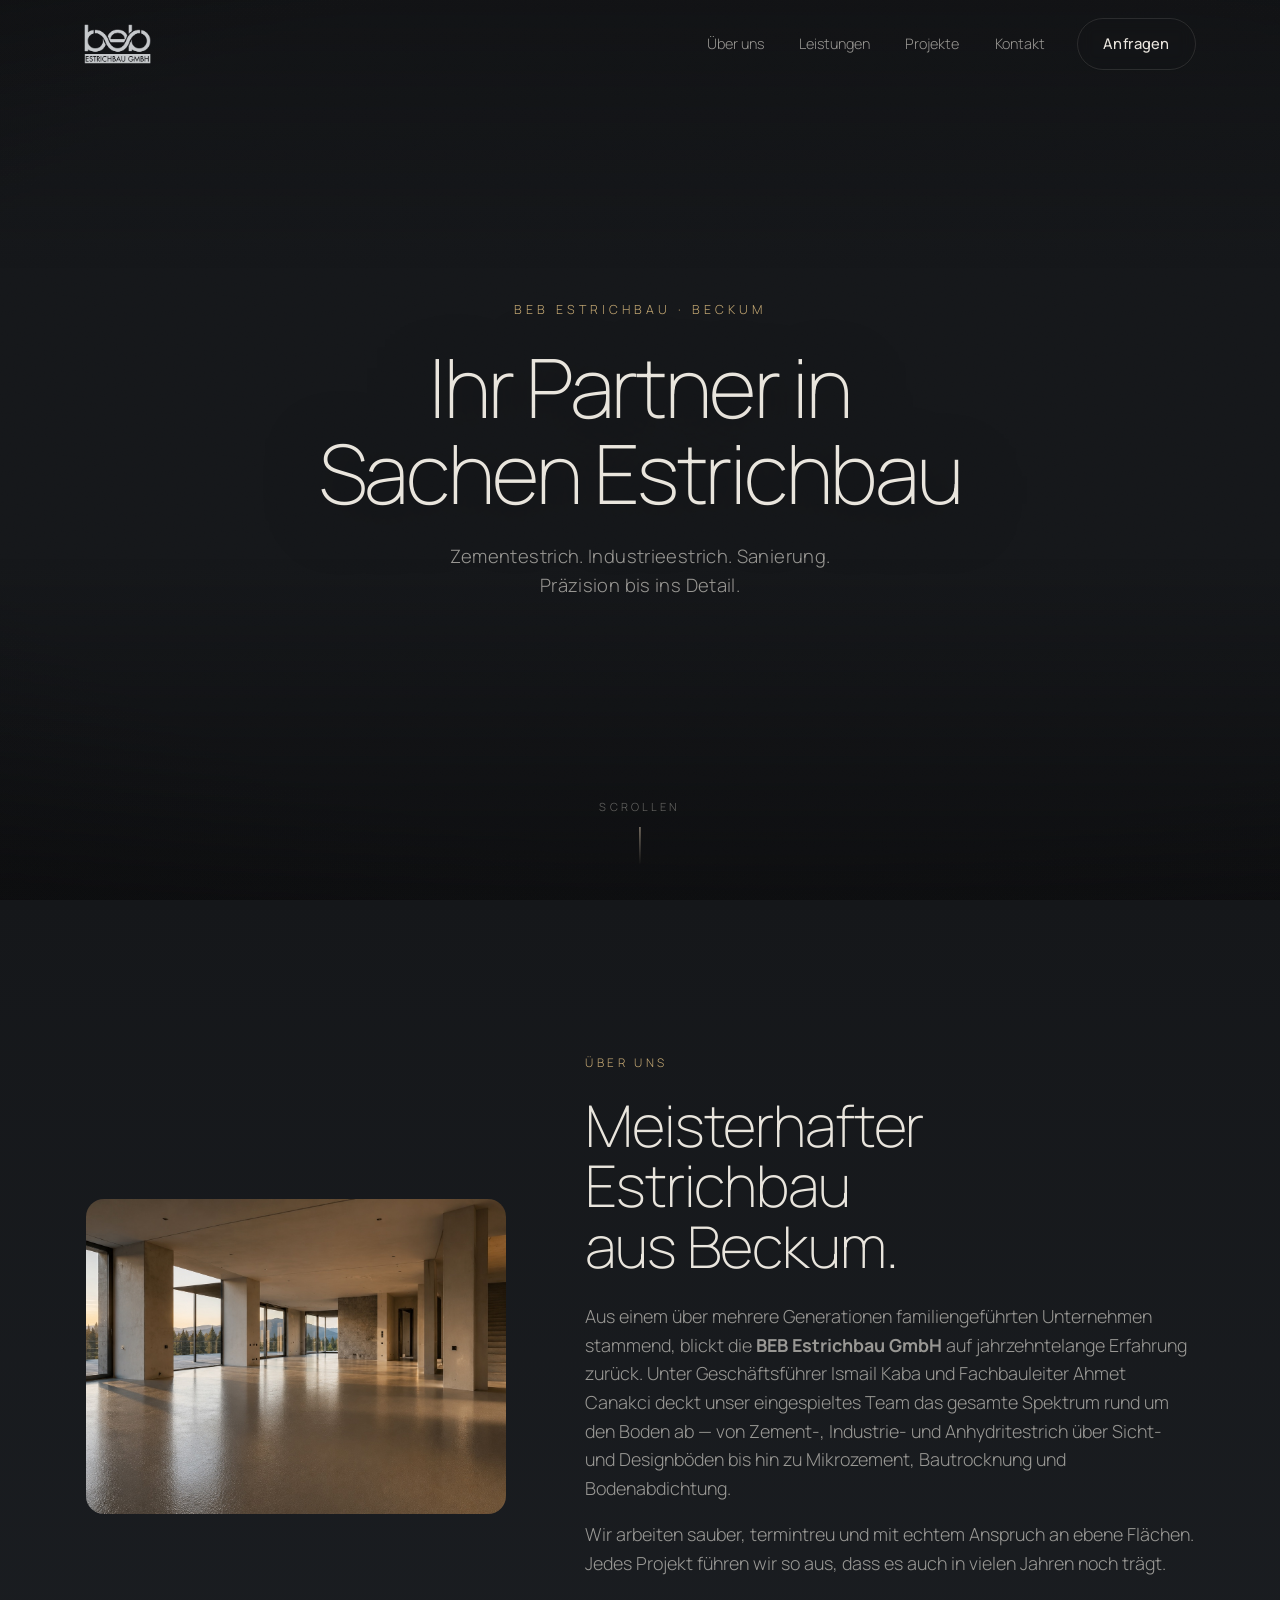
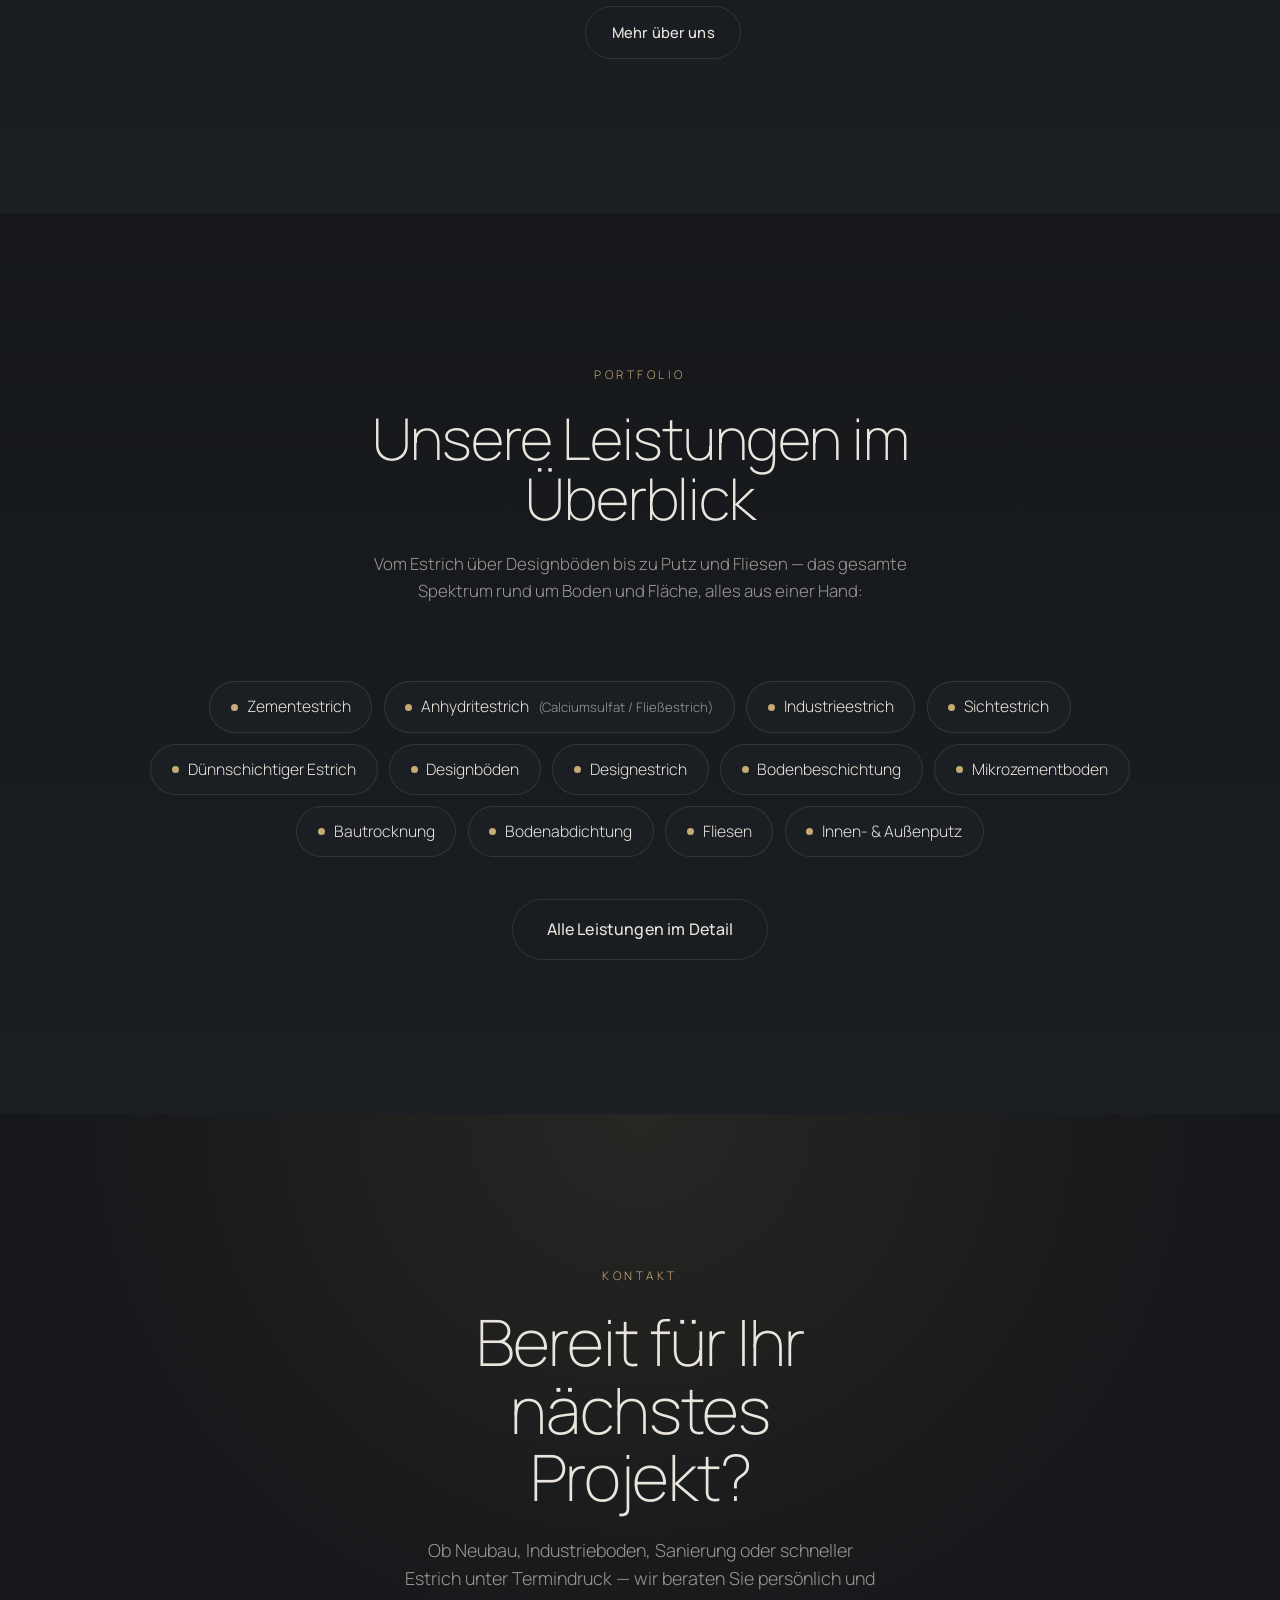
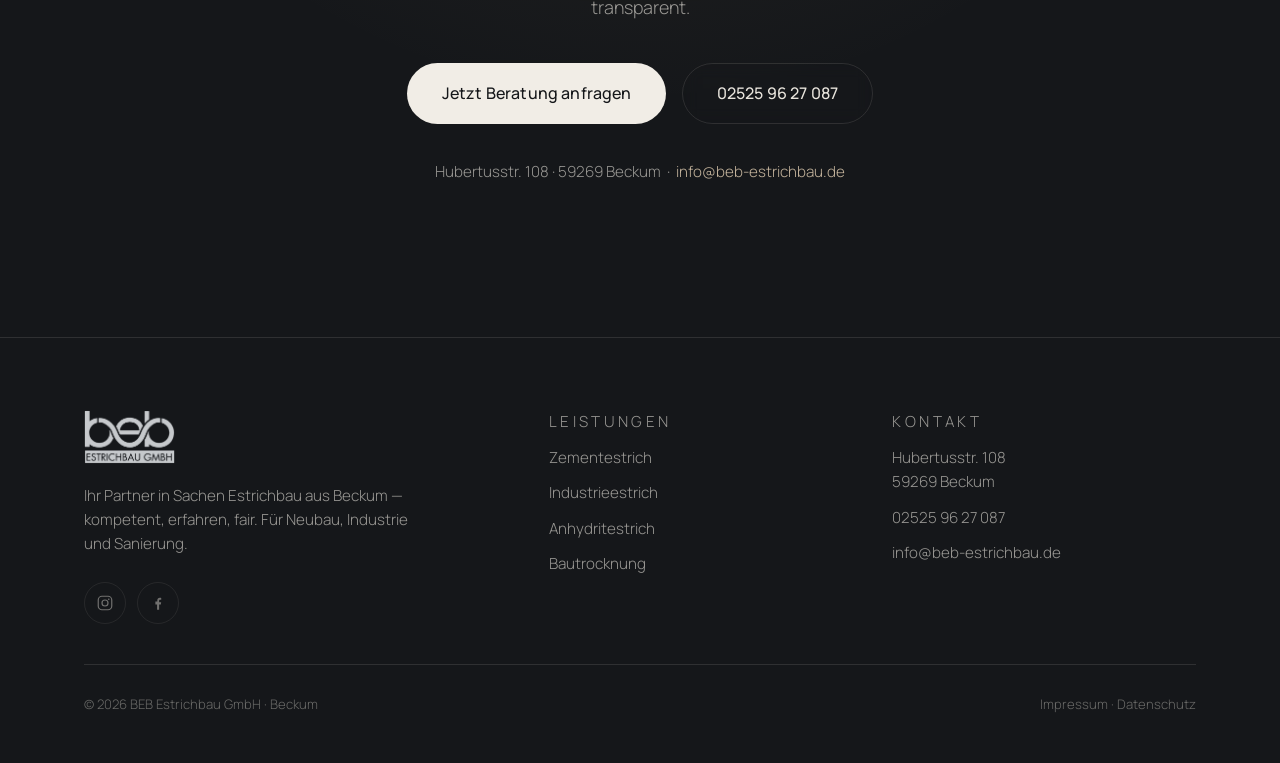
==== commit 8e7099f2: "Hero: Handy-Slideshow auf 4:5 (kein Zoom mehr); CTA-Buttons aus Slideshow entfernt Co-Authored-By: C" ====
--- a/index.html
+++ b/index.html
@@ -13,7 +13,7 @@
 <link rel="preconnect" href="https://fonts.googleapis.com" />
 <link rel="preconnect" href="https://fonts.gstatic.com" crossorigin />
 <link href="https://fonts.googleapis.com/css2?family=Manrope:wght@200;300;400;500;600;700&display=swap" rel="stylesheet" />
-<link rel="stylesheet" href="assets/styles.css?v=6" />
+<link rel="stylesheet" href="assets/styles.css?v=7" />
 </head>
 <body>
 <a class="skip-link" href="#main">Zum Inhalt springen</a>
@@ -71,10 +71,6 @@
         <p class="intro__eyebrow">BEB Estrichbau · Beckum</p>
         <h1 class="intro__title">Ihr Partner in<br />Sachen Estrichbau</h1>
         <p class="intro__sub">Zementestrich. Industrieestrich. Sanierung.<br />Präzision bis ins Detail.</p>
-        <div class="intro__cta">
-          <a href="kontakt.html" class="btn btn--solid btn--lg">Jetzt anfragen</a>
-          <a href="leistungen.html" class="btn btn--ghost btn--lg">Leistungen</a>
-        </div>
       </div>
       <div class="intro__scene" data-scene="1"><h2 class="intro__title">Ebene Flächen.<br />Solide Basis.</h2></div>
       <div class="intro__scene" data-scene="2"><h2 class="intro__title">Sauber verlegt.<br />Termingerecht.</h2></div>
--- a/assets/styles.css
+++ b/assets/styles.css
@@ -287,6 +287,7 @@
   .cards,.values,.process__list,.stats,.gallery,.form__row,.footer__top{grid-template-columns:1fr;}
   .footer__bottom{flex-direction:column;}
   .intro__hint{display:none;}
+  .intro__viewport{height:auto;aspect-ratio:4/5;}
 }
 @media (prefers-reduced-motion:reduce){
   html{scroll-behavior:auto;}
